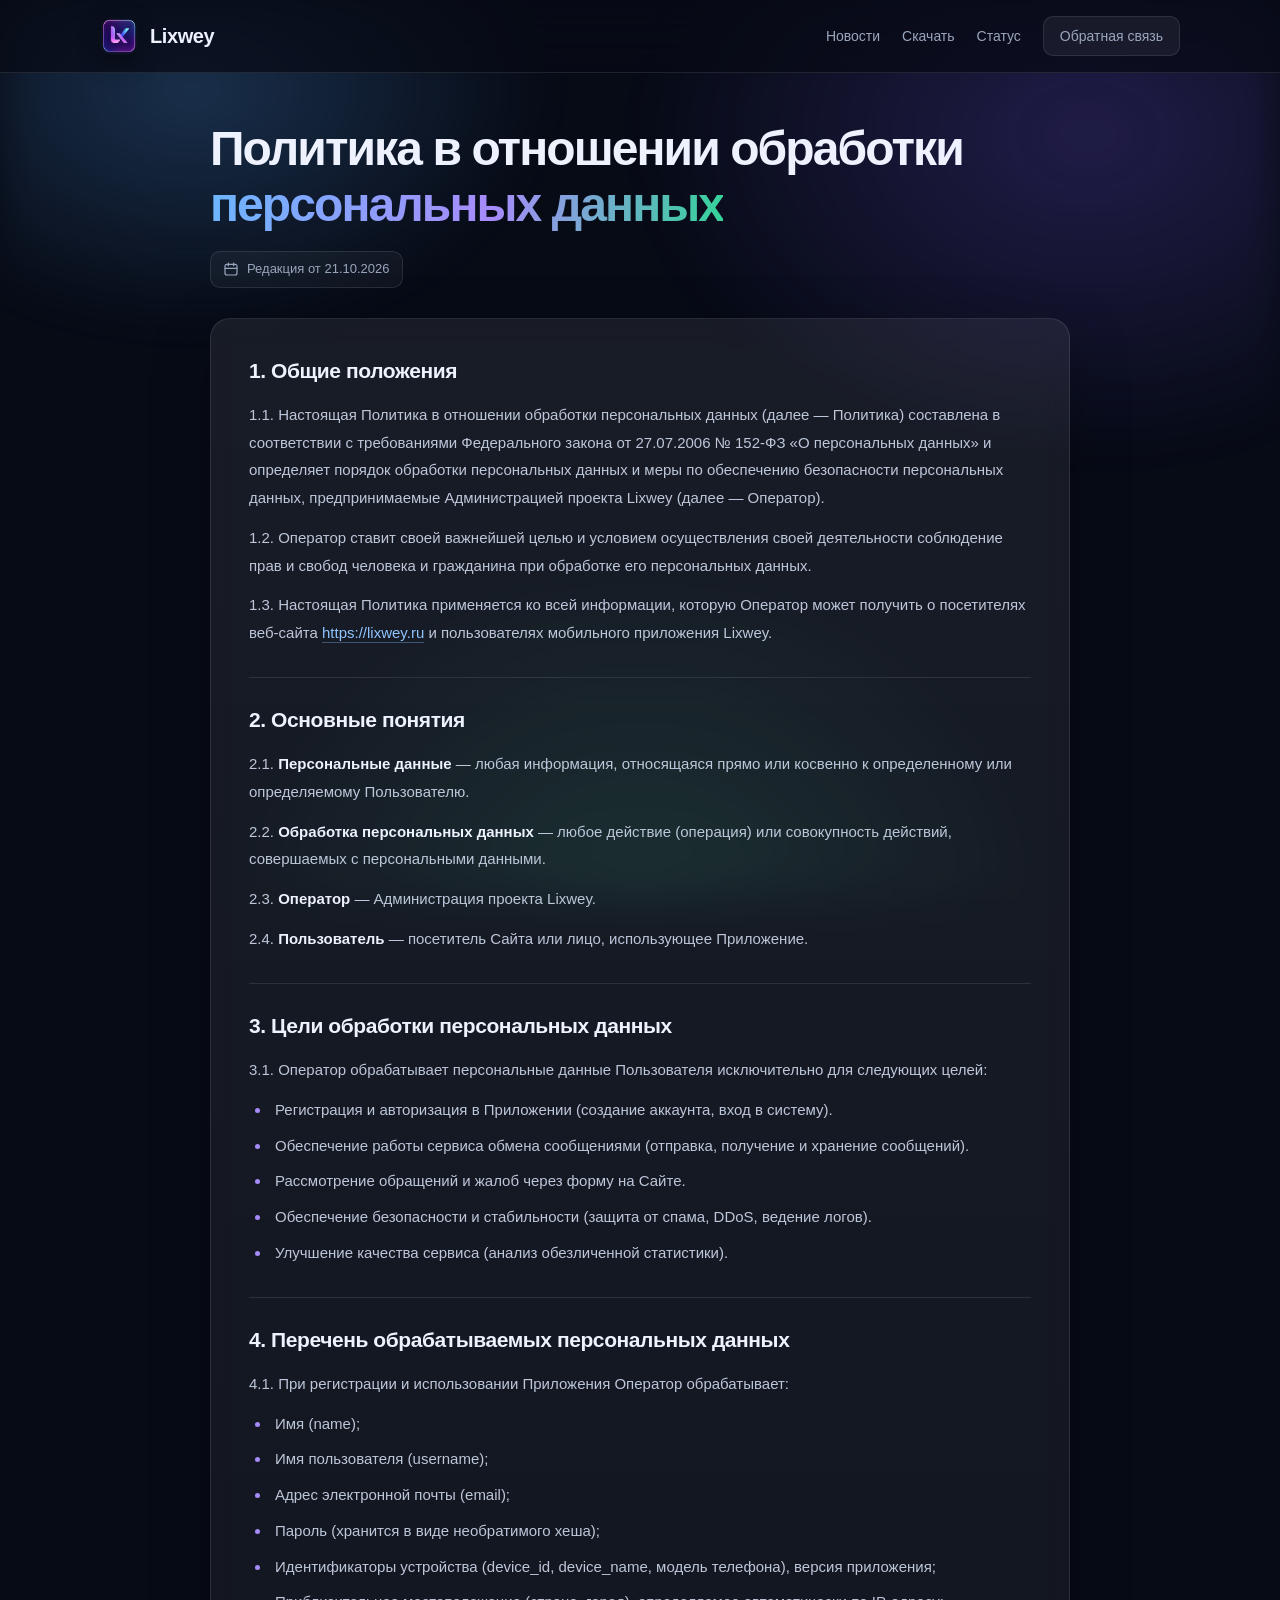
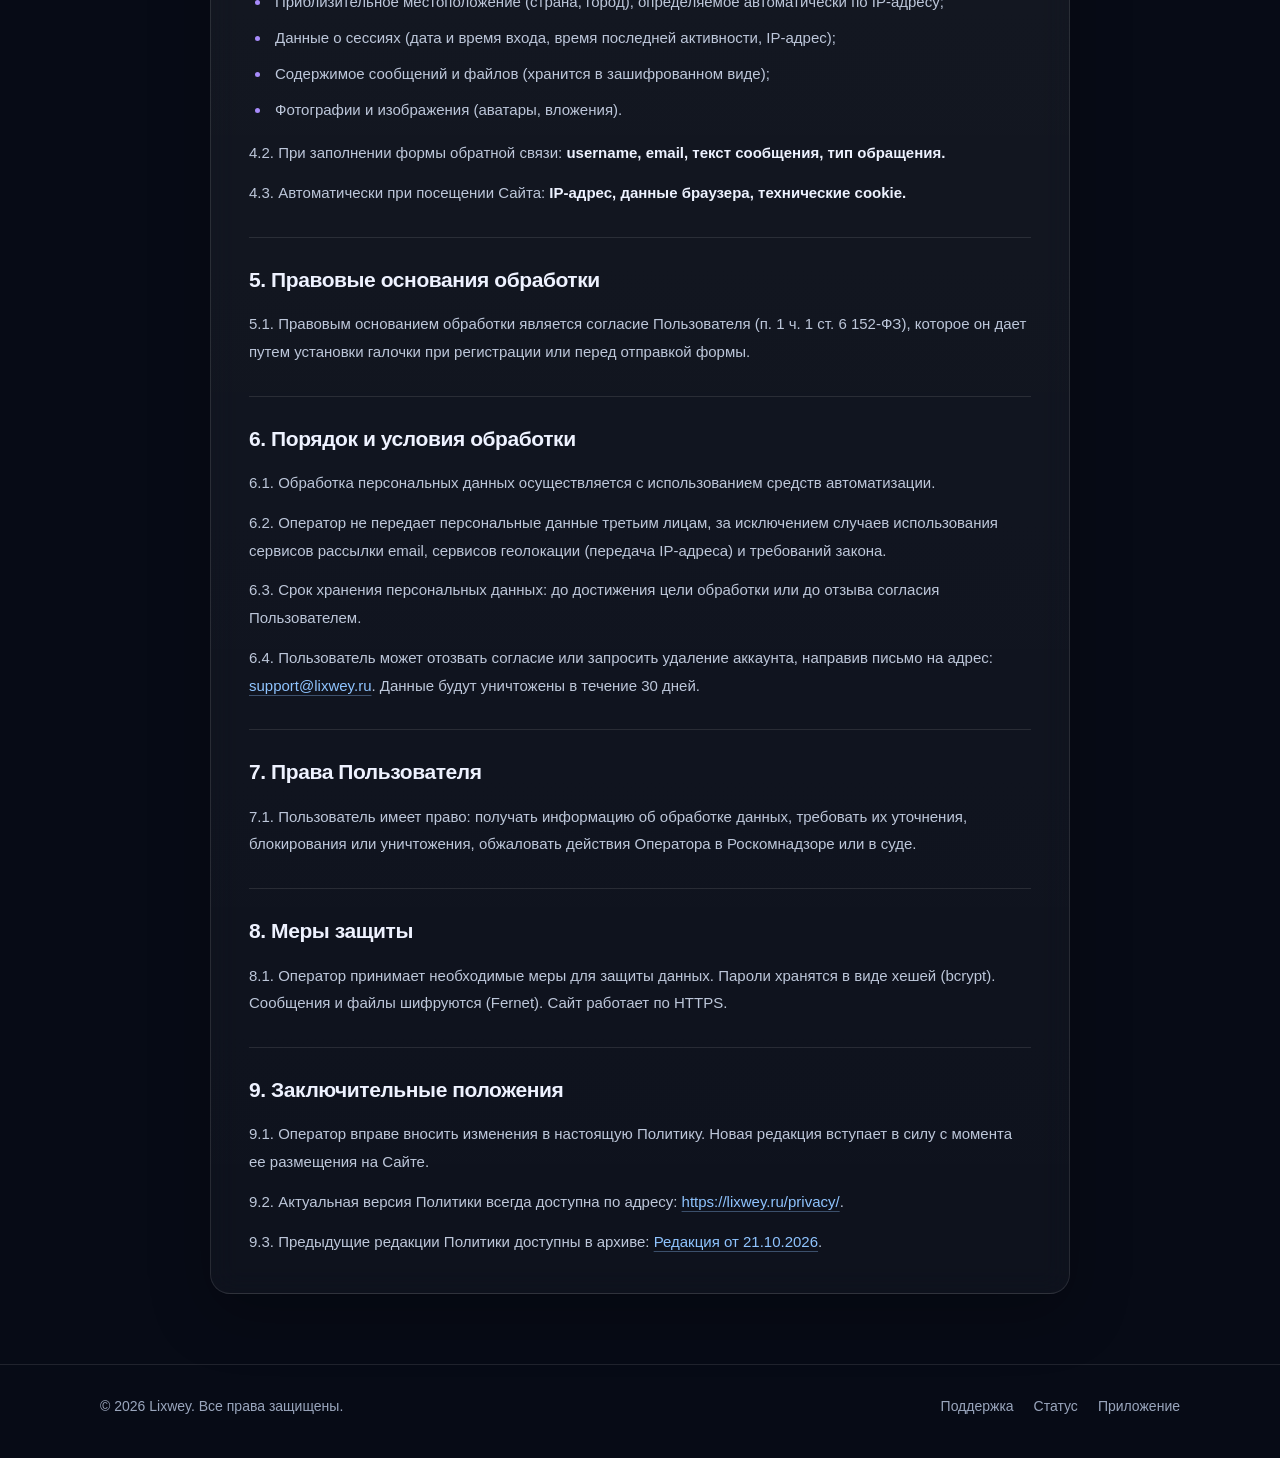
==== privacy/index.html @ a0fe656e "Add privacy policy archive" ====
<!DOCTYPE html>
<html lang="ru">
<head>
  <meta charset="utf-8">
  <meta name="viewport" content="width=device-width, initial-scale=1">
  <title>Политика конфиденциальности — Lixwey</title>
  <meta name="description" content="Политика Lixwey в отношении обработки персональных данных.">
  <meta name="theme-color" content="#070b16">
  <link rel="icon" type="image/png" href="../favicon.png">
  <link rel="stylesheet" href="../css/style.css">
  
  
  <style>
    /* Сохраняем стили документа, но убираем дублирование навигации и фона */
    
    .page-heading {
      max-width: 860px;
      margin: 0 auto;
      padding: 48px 0 30px;
    }

    h1 {
      max-width: 820px;
      margin-bottom: 18px;
      font-size: clamp(30px, 4.5vw, 48px);
      line-height: 1.16;
      letter-spacing: -.04em;
      font-weight: 800;
      overflow-wrap: anywhere;
    }

    .gradient-text {
      background: linear-gradient(100deg, #6cb6ff, #a78bfa 55%, #34d399);
      -webkit-background-clip: text;
      background-clip: text;
      color: transparent;
    }

    .date {
      display: inline-flex;
      align-items: center;
      gap: 8px;
      padding: 7px 12px;
      border: 1px solid var(--border);
      border-radius: 10px;
      background: rgba(255, 255, 255, .04);
      color: var(--muted);
      font-size: 13px;
    }

    .date svg {
      width: 16px;
      height: 16px;
      flex-shrink: 0;
    }

    .document-wrapper {
      max-width: 860px;
      margin: 0 auto;
      padding-bottom: 70px;
    }

    .document {
      padding: 38px;
      border: 1px solid var(--border);
      border-radius: var(--radius);
      background: linear-gradient(180deg, rgba(255,255,255,.07), rgba(255,255,255,.03));
      backdrop-filter: blur(14px);
      box-shadow: 0 20px 60px rgba(0,0,0,.25);
      overflow-wrap: anywhere;
    }

    .document section + section {
      margin-top: 30px;
      padding-top: 28px;
      border-top: 1px solid var(--border);
    }

    .document h2 {
      margin-bottom: 16px;
      color: var(--text);
      font-size: 21px;
      line-height: 1.35;
      letter-spacing: -.02em;
      font-weight: 700;
    }

    .document p, .document li {
      color: #bdc7da;
      font-size: 15px;
      line-height: 1.85;
    }

    .document p + p { margin-top: 12px; }

    .document ul {
      padding-left: 22px;
      margin: 12px 0 16px;
    }

    .document li {
      padding-left: 4px;
      margin-bottom: 8px;
    }

    .document li::marker { color: #a78bfa; }
    .document strong { color: #edf2ff; font-weight: 600; }

    .document a {
      color: #8fc4ff;
      text-decoration: underline;
      text-decoration-color: rgba(143, 196, 255, .35);
      text-underline-offset: 4px;
      transition: color .2s ease, text-decoration-color .2s ease;
    }

    .document a:hover {
      color: #b9aaff;
      text-decoration-color: currentColor;
    }

    @media (max-width: 600px) {
      .page-heading { padding: 30px 0 24px; }
      .document { padding: 24px 20px; }
      .document h2 { font-size: 19px; }
      .document p, .document li { font-size: 14px; line-height: 1.8; }
      .document section + section { margin-top: 24px; padding-top: 22px; }
      .document-wrapper { padding-bottom: 40px; }
    }
  </style>
</head>

<body>
  <div class="aurora" aria-hidden="true"></div>

  <!-- ВЕРХНЯЯ ПАНЕЛЬ (СТИЛИ БЕРУТСЯ ИЗ style.css) -->
  <nav class="nav">
    <div class="container nav-inner">
      <a href="/" class="logo">
        <img src="../favicon.png" alt="Логотип Lixwey" class="logo-img">
        Lixwey
      </a>
      <div class="nav-links">
        <a href="/#news">Новости</a>
        <a href="/#download">Скачать</a>
        <a href="/#status">Статус</a>
        <a href="../reports/" class="btn btn-ghost">Обратная связь</a>
      </div>
    </div>
  </nav>

  <main class="container">
    <header class="page-heading">
      <h1 id="document-title">
        Политика в отношении обработки <span class="gradient-text">персональных данных</span>
      </h1>
      <p class="date">
        <svg viewBox="0 0 24 24" fill="none" stroke="currentColor" stroke-width="1.8" stroke-linecap="round" stroke-linejoin="round" aria-hidden="true">
          <rect x="3" y="5" width="18" height="16" rx="3"></rect>
          <path d="M16 3v4M8 3v4M3 11h18"></path>
        </svg>
        <span>Редакция от <time datetime="2026-10-21">21.10.2026</time></span>
      </p>
    </header>

    <div class="document-wrapper">
      <article class="document" aria-labelledby="document-title">
        <section id="general">
          <h2>1. Общие положения</h2>
          <p>1.1. Настоящая Политика в отношении обработки персональных данных (далее — Политика) составлена в соответствии с требованиями Федерального закона от 27.07.2006 № 152-ФЗ «О персональных данных» и определяет порядок обработки персональных данных и меры по обеспечению безопасности персональных данных, предпринимаемые Администрацией проекта Lixwey (далее — Оператор).</p>
          <p>1.2. Оператор ставит своей важнейшей целью и условием осуществления своей деятельности соблюдение прав и свобод человека и гражданина при обработке его персональных данных.</p>
          <p>1.3. Настоящая Политика применяется ко всей информации, которую Оператор может получить о посетителях веб-сайта <a href="https://lixwey.ru" target="_blank" rel="noopener noreferrer">https://lixwey.ru</a> и пользователях мобильного приложения Lixwey.</p>
        </section>

        <section id="definitions">
          <h2>2. Основные понятия</h2>
          <p>2.1. <strong>Персональные данные</strong> — любая информация, относящаяся прямо или косвенно к определенному или определяемому Пользователю.</p>
          <p>2.2. <strong>Обработка персональных данных</strong> — любое действие (операция) или совокупность действий, совершаемых с персональными данными.</p>
          <p>2.3. <strong>Оператор</strong> — Администрация проекта Lixwey.</p>
          <p>2.4. <strong>Пользователь</strong> — посетитель Сайта или лицо, использующее Приложение.</p>
        </section>

        <section id="purposes">
          <h2>3. Цели обработки персональных данных</h2>
          <p>3.1. Оператор обрабатывает персональные данные Пользователя исключительно для следующих целей:</p>
          <ul>
            <li>Регистрация и авторизация в Приложении (создание аккаунта, вход в систему).</li>
            <li>Обеспечение работы сервиса обмена сообщениями (отправка, получение и хранение сообщений).</li>
            <li>Рассмотрение обращений и жалоб через форму на Сайте.</li>
            <li>Обеспечение безопасности и стабильности (защита от спама, DDoS, ведение логов).</li>
            <li>Улучшение качества сервиса (анализ обезличенной статистики).</li>
          </ul>
        </section>

        <section id="data">
          <h2>4. Перечень обрабатываемых персональных данных</h2>
          <p>4.1. При регистрации и использовании Приложения Оператор обрабатывает:</p>
          <ul>
            <li>Имя (name);</li>
            <li>Имя пользователя (username);</li>
            <li>Адрес электронной почты (email);</li>
            <li>Пароль (хранится в виде необратимого хеша);</li>
            <li>Идентификаторы устройства (device_id, device_name, модель телефона), версия приложения;</li>
            <li>Приблизительное местоположение (страна, город), определяемое автоматически по IP-адресу;</li>
            <li>Данные о сессиях (дата и время входа, время последней активности, IP-адрес);</li>
            <li>Содержимое сообщений и файлов (хранится в зашифрованном виде);</li>
            <li>Фотографии и изображения (аватары, вложения).</li>
          </ul>
          <p>4.2. При заполнении формы обратной связи: <strong>username, email, текст сообщения, тип обращения.</strong></p>
          <p>4.3. Автоматически при посещении Сайта: <strong>IP-адрес, данные браузера, технические cookie.</strong></p>
        </section>

        <section id="legal-basis">
          <h2>5. Правовые основания обработки</h2>
          <p>5.1. Правовым основанием обработки является согласие Пользователя (п. 1 ч. 1 ст. 6 152-ФЗ), которое он дает путем установки галочки при регистрации или перед отправкой формы.</p>
        </section>

        <section id="processing">
          <h2>6. Порядок и условия обработки</h2>
          <p>6.1. Обработка персональных данных осуществляется с использованием средств автоматизации.</p>
          <p>6.2. Оператор не передает персональные данные третьим лицам, за исключением случаев использования сервисов рассылки email, сервисов геолокации (передача IP-адреса) и требований закона.</p>
          <p>6.3. Срок хранения персональных данных: до достижения цели обработки или до отзыва согласия Пользователем.</p>
          <p>6.4. Пользователь может отозвать согласие или запросить удаление аккаунта, направив письмо на адрес: <a href="mailto:support@lixwey.ru">support@lixwey.ru</a>. Данные будут уничтожены в течение 30 дней.</p>
        </section>

        <section id="rights">
          <h2>7. Права Пользователя</h2>
          <p>7.1. Пользователь имеет право: получать информацию об обработке данных, требовать их уточнения, блокирования или уничтожения, обжаловать действия Оператора в Роскомнадзоре или в суде.</p>
        </section>

        <section id="security">
          <h2>8. Меры защиты</h2>
          <p>8.1. Оператор принимает необходимые меры для защиты данных. Пароли хранятся в виде хешей (bcrypt). Сообщения и файлы шифруются (Fernet). Сайт работает по HTTPS.</p>
        </section>

        <section id="final">
          <h2>9. Заключительные положения</h2>
          <p>9.1. Оператор вправе вносить изменения в настоящую Политику. Новая редакция вступает в силу с момента ее размещения на Сайте.</p>
          <p>9.2. Актуальная версия Политики всегда доступна по адресу: <a href="https://lixwey.ru/privacy/" target="_blank" rel="noopener noreferrer">https://lixwey.ru/privacy/</a>.</p>

          <!-- НОВЫЙ ПУНКТ -->
          <p>9.3. Предыдущие редакции Политики доступны в архиве: 
             <a href="archive/v1-2026-10-21.html" target="_blank">Редакция от 21.10.2026</a>.
          </p>
          
        </section>
      </article>
    </div>
  </main>

  <footer>
    <div class="container footer-inner">
      <span>© 2026 Lixwey. Все права защищены.</span>
      <div class="footer-links">
          <!-- Ссылки ведут в корень -->
          <a href="/reports/">Поддержка</a>
          <a href="/#status">Статус</a>
          <a href="/#download">Приложение</a>
      </div>
    </div>
  </footer>
</body>
</html>
---- css/style.css ----
/* Общие стили для всех страниц */
:root {
  --bg: #070b16;
  --bg-soft: #0d1424;
  --card: rgba(255, 255, 255, .06);
  --border: rgba(255, 255, 255, .10);
  --text: #eef2ff;
  --muted: #9aa6bd;
  --accent: #4a90d9;
  --accent-2: #7c5cff;
  --ok: #34d399;
  --warn: #fbbf24;
  --radius: 20px;
}

* { margin: 0; padding: 0; box-sizing: border-box; }
html { scroll-behavior: smooth; }

body {
  font-family: "Inter", -apple-system, BlinkMacSystemFont, "Segoe UI", Roboto, Arial, sans-serif;
  background: var(--bg);
  color: var(--text);
  line-height: 1.6;
  min-height: 100vh;
  overflow-x: hidden;
}

/* Фон */
.aurora {
  position: fixed;
  inset: 0;
  z-index: -1;
  background:
    radial-gradient(600px 400px at 15% 10%, rgba(74, 144, 217, .28), transparent 60%),
    radial-gradient(700px 500px at 85% 15%, rgba(124, 92, 255, .22), transparent 65%),
    radial-gradient(600px 500px at 50% 100%, rgba(52, 211, 153, .12), transparent 70%);
  filter: blur(20px);
}

.container {
  width: min(1080px, calc(100% - 40px));
  margin: 0 auto;
}

/* Верхняя навигация */
.nav {
  position: sticky;
  top: 0;
  z-index: 10;
  backdrop-filter: blur(18px);
  background: rgba(7, 11, 22, .72);
  border-bottom: 1px solid var(--border);
}

.nav-inner {
  display: flex;
  align-items: center;
  justify-content: space-between;
  gap: 20px;
  padding: 16px 0;
}

.logo {
  display: flex;
  align-items: center;
  gap: 12px;
  font-weight: 800;
  font-size: 20px;
  letter-spacing: -.02em;
  text-decoration: none;
  color: var(--text);
}

.logo-img {
  width: 38px;
  height: 38px;
  border-radius: 10px;
  object-fit: cover;
  box-shadow: 0 8px 22px rgba(0, 0, 0, .35);
}

.nav-links {
  display: flex;
  align-items: center;
  gap: 22px;
}

.nav-links a {
  color: var(--muted);
  text-decoration: none;
  font-size: 14px;
  font-weight: 500;
  transition: color .2s ease;
}

.nav-links a:hover { color: var(--text); }

/* Кнопки */
.btn {
  display: inline-flex;
  align-items: center;
  justify-content: center;
  gap: 10px;
  padding: 14px 26px;
  border-radius: 14px;
  text-decoration: none;
  font-weight: 700;
  font-size: 15px;
  border: 1px solid transparent;
  transition: transform .2s ease, box-shadow .2s ease, background .2s ease, border-color .2s ease;
  cursor: pointer;
}

.btn-primary {
  color: white;
  background: linear-gradient(135deg, var(--accent), var(--accent-2));
  box-shadow: 0 16px 35px rgba(74, 144, 217, .28);
}

.btn-primary:hover {
  transform: translateY(-2px);
  box-shadow: 0 20px 45px rgba(124, 92, 255, .35);
}

.btn-ghost {
  color: var(--text);
  background: rgba(255, 255, 255, .06);
  border-color: var(--border);
  padding: 8px 16px;
  border-radius: 10px;
  font-size: 14px;
}

.btn-ghost:hover {
  background: rgba(255, 255, 255, .1);
  transform: translateY(-2px);
}

/* Подвал */
footer {
  border-top: 1px solid var(--border);
  padding: 30px 0 40px;
  color: var(--muted);
  font-size: 14px;
}
.footer-inner {
  display: flex;
  flex-wrap: wrap;
  align-items: center;
  justify-content: space-between;
  gap: 16px;
}
.footer-links { display: flex; gap: 20px; }
.footer-links a { color: var(--muted); text-decoration: none; }
.footer-links a:hover { color: var(--text); }

@media (max-width: 900px) {
  .nav-links a:not(.btn) { display: none; }
}
@media (max-width: 600px) {
  .container { width: calc(100% - 28px); }
  .nav-inner { padding: 12px 0; }
  .footer-inner { flex-direction: column; text-align: center; }
}



/* Кастомный темный скроллбар */
::-webkit-scrollbar {
  width: 10px;               /* Ширина скроллбара */
  height: 10px;              /* Высота для горизонтального */
}

::-webkit-scrollbar-track {
  background: var(--bg);     /* Цвет дорожки (как фон страницы) */
}

::-webkit-scrollbar-thumb {
  background: #2a354a;       /* Цвет ползунка (темно-синий/серый) */
  border-radius: 5px;        /* Закругление */
  border: 2px solid var(--bg); /* Отступы, чтобы ползунок казался тоньше */
}

::-webkit-scrollbar-thumb:hover {
  background: #4a90d9;       /* Синий цвет при наведении (в тон акценту) */
}

/* Поддержка скроллбара в Firefox */
* {
  scrollbar-width: thin;
  scrollbar-color: #2a354a var(--bg);
}
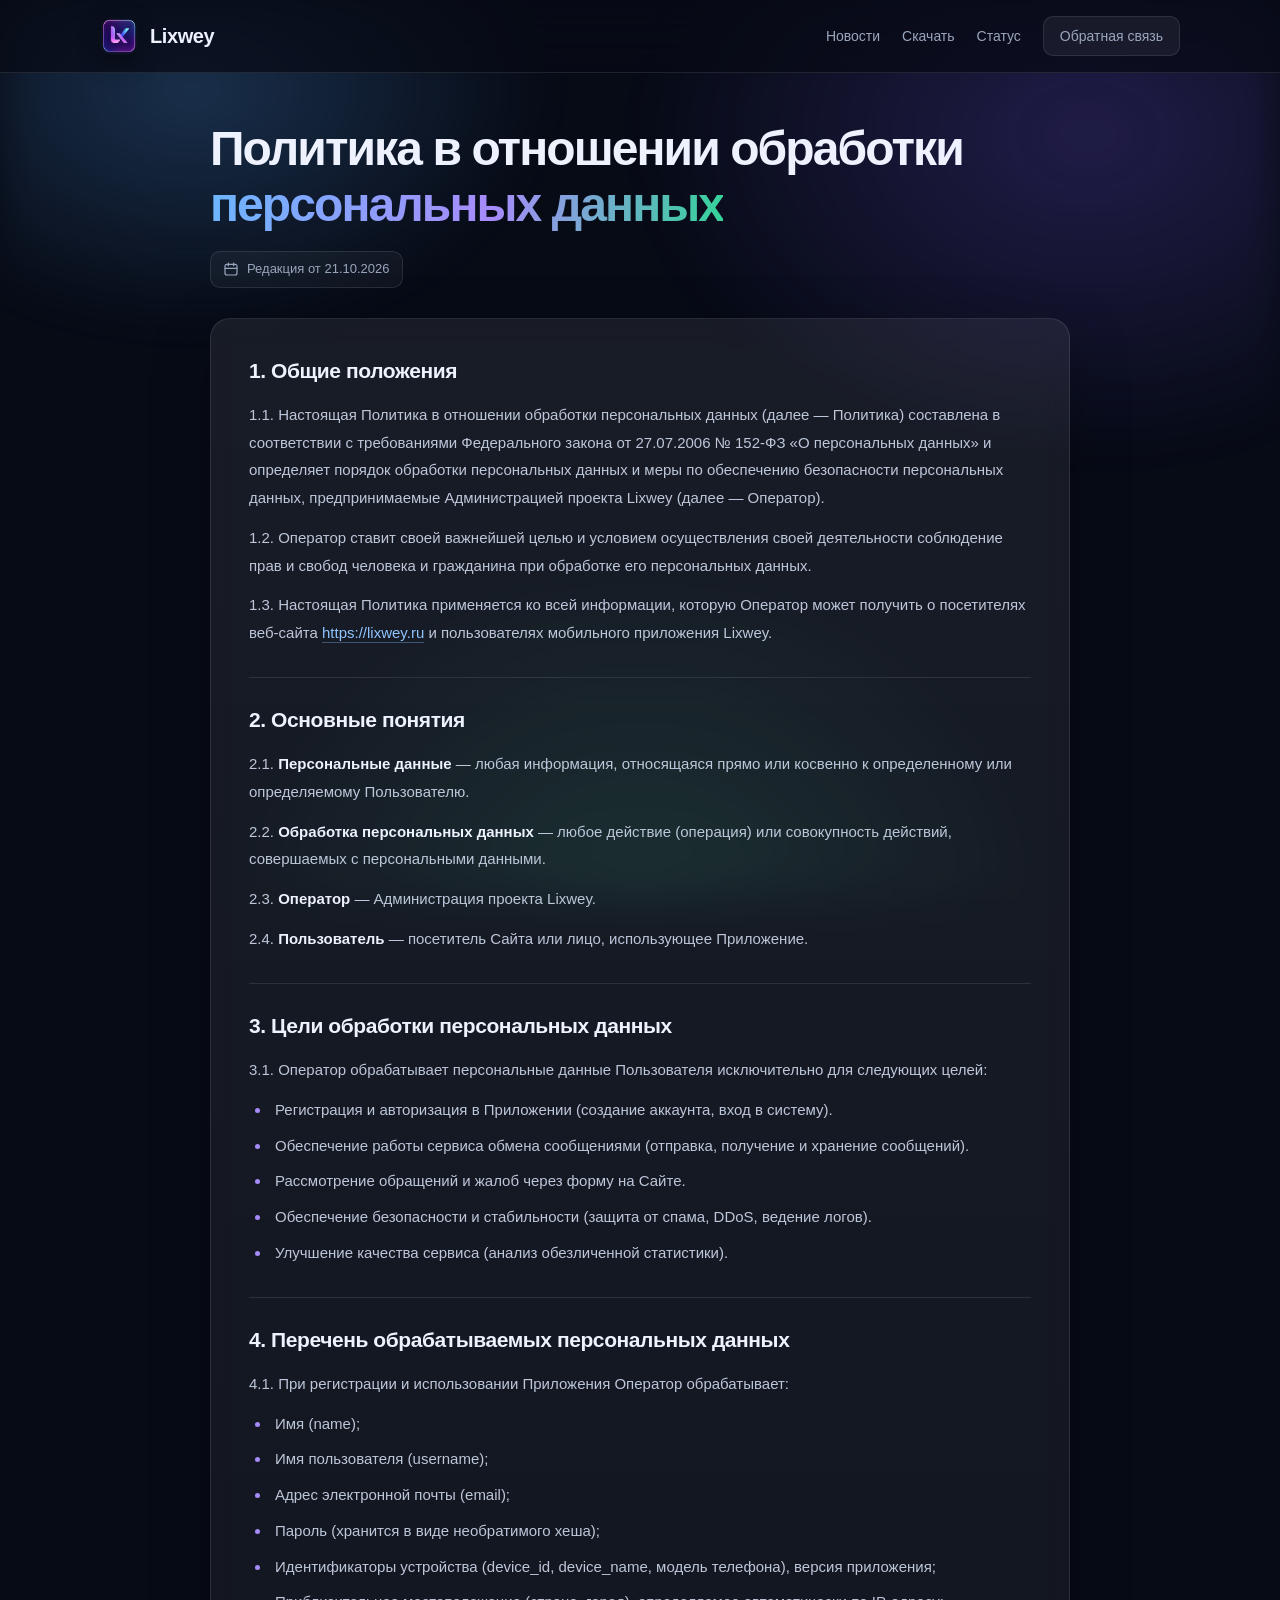
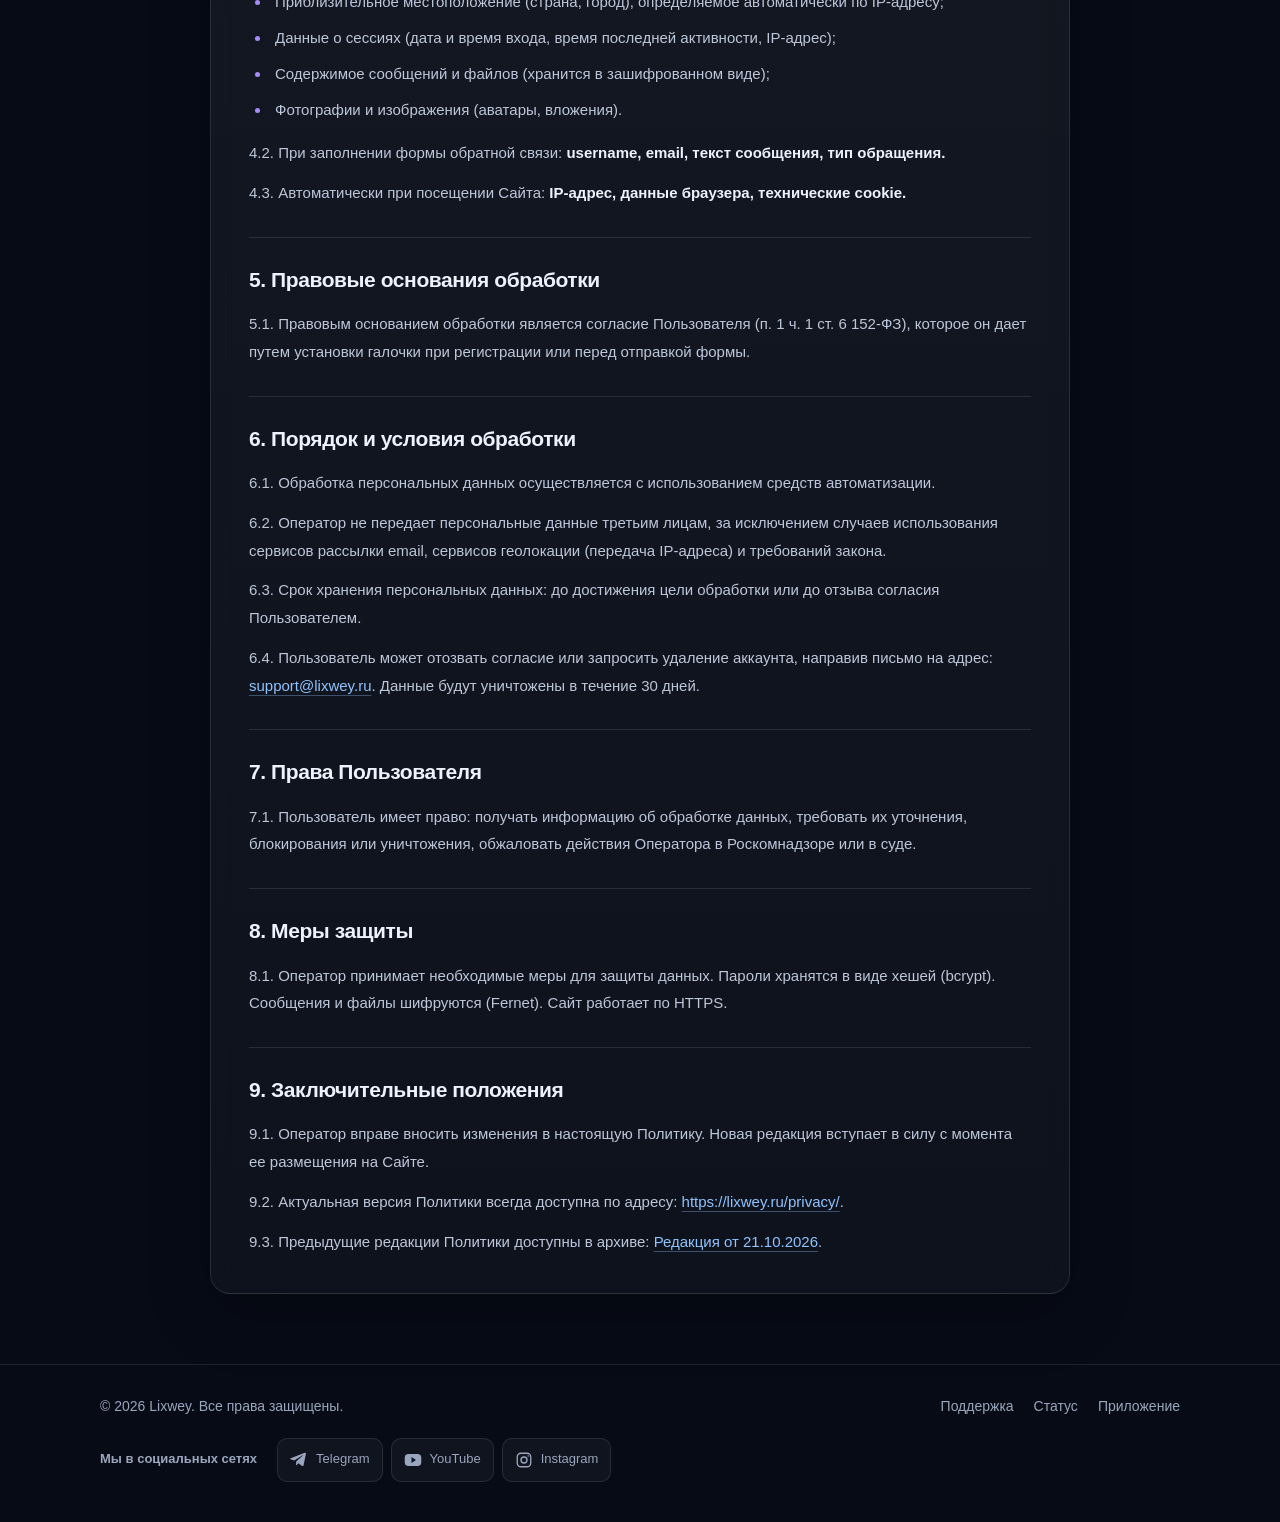
==== commit 5ccafb61: "update auth system" ====
--- a/privacy/index.html
+++ b/privacy/index.html
@@ -7,7 +7,8 @@
   <meta name="description" content="Политика Lixwey в отношении обработки персональных данных.">
   <meta name="theme-color" content="#070b16">
   <link rel="icon" type="image/png" href="../favicon.png">
-  <link rel="stylesheet" href="../css/style.css">
+  <link rel="stylesheet" href="/css/style.css?v=20261113-2">
+  <script src="/js/mobile-navigation.js?v=20261113-1" defer></script>
   
   
   <style>
@@ -140,11 +141,12 @@
         <img src="../favicon.png" alt="Логотип Lixwey" class="logo-img">
         Lixwey
       </a>
-      <div class="nav-links">
+      <button type="button" class="nav-toggle" aria-label="Открыть меню" aria-expanded="false" aria-controls="mobile-navigation"><span aria-hidden="true"></span><span aria-hidden="true"></span><span aria-hidden="true"></span></button>
+      <div class="nav-links" id="mobile-navigation">
         <a href="/#news">Новости</a>
         <a href="/#download">Скачать</a>
         <a href="/#status">Статус</a>
-        <a href="../reports/" class="btn btn-ghost">Обратная связь</a>
+        <a href="/reports/" class="btn btn-ghost">Обратная связь</a>
       </div>
     </div>
   </nav>
@@ -159,7 +161,10 @@
           <rect x="3" y="5" width="18" height="16" rx="3"></rect>
           <path d="M16 3v4M8 3v4M3 11h18"></path>
         </svg>
-        <span>Редакция от <time datetime="2026-10-21">21.10.2026</time></span>
+        <span>
+          Редакция от
+          <time id="policy-revision-date" datetime="2026-10-21">21.10.2026</time>
+        </span>
       </p>
     </header>
 
@@ -240,9 +245,9 @@
 
           <!-- НОВЫЙ ПУНКТ -->
           <p>9.3. Предыдущие редакции Политики доступны в архиве: 
-             <a href="archive/v1-2026-10-21.html" target="_blank">Редакция от 21.10.2026</a>.
+             <a href="archive/v1-2026-10-21.pdf" target="_blank">Редакция от 21.10.2026</a>.
           </p>
-          
+
         </section>
       </article>
     </div>
@@ -258,6 +263,42 @@
           <a href="/#download">Приложение</a>
       </div>
     </div>
+    <div class="container footer-socials">
+      <p class="footer-socials-title">Мы в социальных сетях</p>
+      <div class="footer-social-links">
+        <a class="footer-social-link" href="https://t.me/Lixwey_official" target="_blank" rel="noopener noreferrer" aria-label="Lixwey в Telegram (откроется в новой вкладке)">
+          <svg viewBox="0 0 24 24" aria-hidden="true" focusable="false"><path fill="currentColor" d="M21.4 3.6 18 20c-.3 1.2-1 1.5-2 .9l-5.2-3.8-2.5 2.4c-.3.3-.5.5-1 .5l.4-5.3 9.6-8.7c.4-.4-.1-.6-.6-.2L4.8 13.3l-5-1.6c-1.1-.3-1.1-1.1.2-1.6L19.6 2.5c.9-.3 1.8.2 1.8 1.1Z" transform="translate(1 0) scale(.95)"/></svg>
+          <span>Telegram</span>
+        </a>
+        <a class="footer-social-link" href="https://www.youtube.com/@Lixwey_official" target="_blank" rel="noopener noreferrer" aria-label="Lixwey на YouTube (откроется в новой вкладке)">
+          <svg viewBox="0 0 24 24" aria-hidden="true" focusable="false"><rect x="1" y="4" width="22" height="16" rx="5" fill="currentColor"/><path d="m10 8 6 4-6 4Z" fill="var(--bg-soft)"/></svg>
+          <span>YouTube</span>
+        </a>
+        <a class="footer-social-link" href="https://www.instagram.com/lixwey_official/" target="_blank" rel="noopener noreferrer" aria-label="Lixwey в Instagram (откроется в новой вкладке)">
+          <svg viewBox="0 0 24 24" aria-hidden="true" focusable="false" fill="none" stroke="currentColor" stroke-width="1.8"><rect x="3" y="3" width="18" height="18" rx="5"/><circle cx="12" cy="12" r="4"/><circle cx="17.5" cy="6.5" r="1" fill="currentColor" stroke="none"/></svg>
+          <span>Instagram</span>
+        </a>
+      </div>
+    </div>
   </footer>
+
+  <script src="../policy-config.js"></script>
+  <script>
+    const revisionElement =
+        document.getElementById("policy-revision-date");
+
+    if (revisionElement && window.LIXWEY_POLICY) {
+        const revision = window.LIXWEY_POLICY.revisionDate;
+
+        revisionElement.textContent = revision;
+
+        const [day, month, year] = revision.split(".");
+
+        revisionElement.setAttribute(
+            "datetime",
+            `${year}-${month}-${day}`
+        );
+    }
+  </script>
 </body>
-</html>+</html>
--- a/css/style.css
+++ b/css/style.css
@@ -95,6 +95,48 @@
 
 .nav-links a:hover { color: var(--text); }
 
+.nav-toggle { display: none; }
+.nav a:focus-visible, .nav-toggle:focus-visible { outline: 2px solid var(--accent); outline-offset: 4px; }
+
+@media (max-width: 768px) {
+  /* Without JavaScript all links remain available in a wrapping header. */
+  .nav-inner { flex-wrap: wrap; }
+  .nav-links { flex-wrap: wrap; }
+  .nav.nav--enhanced .nav-inner { position: relative; flex-wrap: nowrap; }
+  .nav--enhanced .nav-toggle {
+    position: relative; display: inline-flex; flex: 0 0 auto; align-items: center; justify-content: center;
+    width: 44px; height: 44px; padding: 0; border: 1px solid var(--border); border-radius: 12px;
+    background: rgba(255,255,255,.06); color: var(--text); cursor: pointer;
+  }
+  .nav-toggle span { position: absolute; width: 20px; height: 2px; border-radius: 2px; background: currentColor; transition: transform .18s ease, opacity .18s ease; }
+  .nav-toggle span:nth-child(1) { transform: translateY(-6px); }
+  .nav-toggle span:nth-child(3) { transform: translateY(6px); }
+  .nav-toggle[aria-expanded="true"] span:nth-child(1) { transform: rotate(45deg); }
+  .nav-toggle[aria-expanded="true"] span:nth-child(2) { opacity: 0; }
+  .nav-toggle[aria-expanded="true"] span:nth-child(3) { transform: rotate(-45deg); }
+  .nav--enhanced .nav-links {
+    position: absolute; top: calc(100% + 8px); right: 0; z-index: 1;
+    display: flex; flex-direction: column; align-items: stretch; gap: 4px;
+    width: min(320px, 100%); max-height: calc(100dvh - 100px); overflow-y: auto;
+    padding: 10px; border: 1px solid var(--border); border-radius: 16px;
+    background: rgba(13,20,36,.97); backdrop-filter: blur(18px); box-shadow: 0 20px 50px rgba(0,0,0,.35);
+    opacity: 0; visibility: hidden; pointer-events: none; transform: translateY(-6px);
+    transition: opacity .18s ease, transform .18s ease, visibility 0s linear .18s;
+  }
+  .nav--enhanced.nav--open .nav-links { opacity: 1; visibility: visible; pointer-events: auto; transform: translateY(0); transition-delay: 0s; }
+  .nav.nav--enhanced .nav-links a {
+    display: flex; align-items: center; justify-content: flex-start; min-height: 48px;
+    margin: 0; padding: 12px 14px; border: 1px solid transparent; border-radius: 10px;
+    background: transparent; color: var(--text); font-size: 15px; font-weight: 500; line-height: 1.4;
+  }
+  .nav.nav--enhanced .nav-links a:hover { background: rgba(124,92,255,.12); border-color: var(--border); transform: none; }
+  .nav.nav--enhanced .nav-links a:focus-visible { outline-offset: -3px; }
+}
+
+@media (prefers-reduced-motion: reduce) {
+  .nav--enhanced .nav-links, .nav-toggle span { transition: none; }
+}
+
 /* Кнопки */
 .btn {
   display: inline-flex;
@@ -154,13 +196,22 @@
 .footer-links a { color: var(--muted); text-decoration: none; }
 .footer-links a:hover { color: var(--text); }
 
-@media (max-width: 900px) {
-  .nav-links a:not(.btn) { display: none; }
-}
+.footer-socials { display: flex; flex-wrap: wrap; align-items: center; gap: 12px 20px; margin-top: 20px; }
+.footer-socials-title { color: var(--muted); font-size: 13px; font-weight: 600; }
+.footer-social-links { display: flex; flex-wrap: wrap; gap: 8px; }
+.footer-social-link { display: inline-flex; align-items: center; justify-content: center; gap: 8px; min-height: 44px; padding: 8px 12px; border: 1px solid var(--border); border-radius: 10px; background: rgba(255,255,255,.04); color: var(--muted); text-decoration: none; font-size: 13px; transition: background .2s ease, border-color .2s ease, color .2s ease; }
+.footer-social-link svg { flex: 0 0 auto; width: 18px; height: 18px; }
+.footer-social-link:hover { color: var(--text); border-color: rgba(124,92,255,.35); background: rgba(124,92,255,.1); }
+.footer-social-link:focus-visible { outline: 2px solid var(--accent); outline-offset: 3px; }
+@media (prefers-reduced-motion: reduce) { .footer-social-link { transition: none; } }
+
 @media (max-width: 600px) {
   .container { width: calc(100% - 28px); }
   .nav-inner { padding: 12px 0; }
   .footer-inner { flex-direction: column; text-align: center; }
+  .footer-links, .footer-socials, .footer-social-links { justify-content: center; }
+  .footer-links { flex-wrap: wrap; }
+  .footer-socials { text-align: center; }
 }
 
 
@@ -189,4 +240,4 @@
 * {
   scrollbar-width: thin;
   scrollbar-color: #2a354a var(--bg);
-}+}
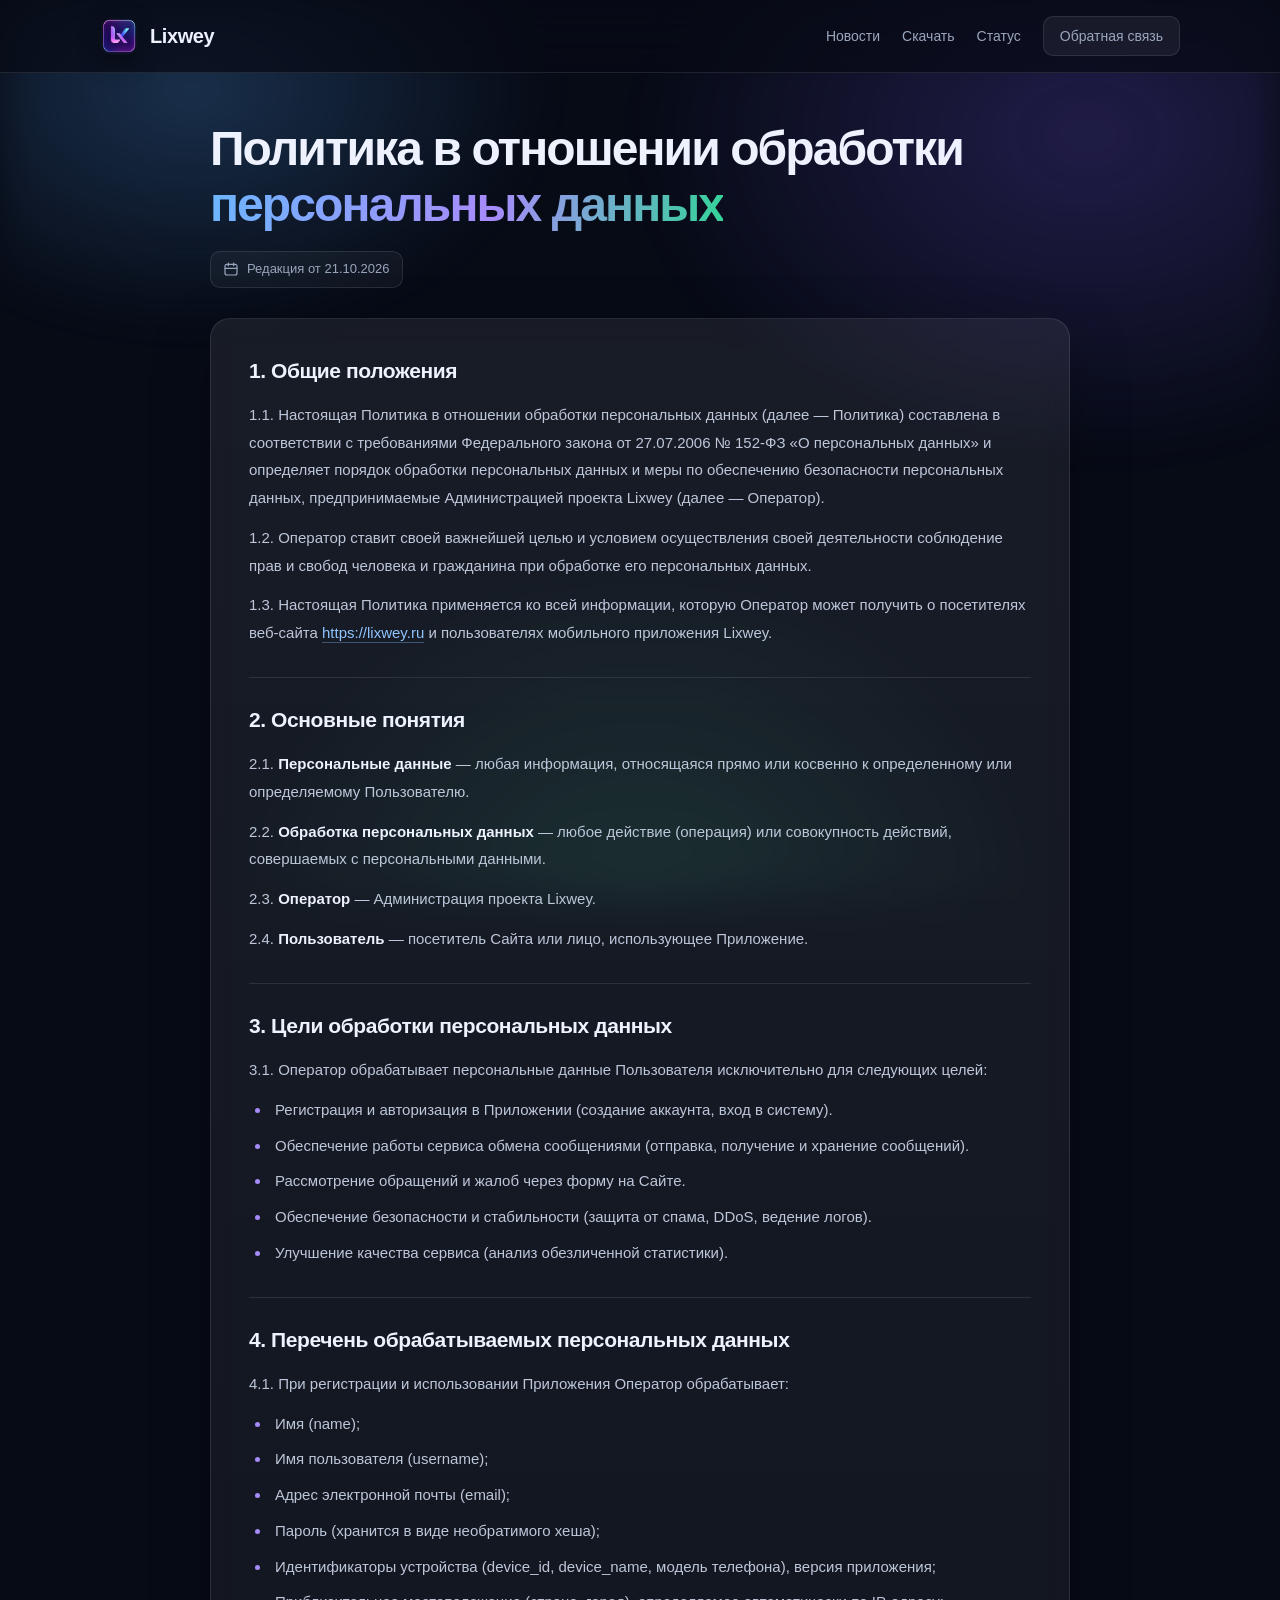
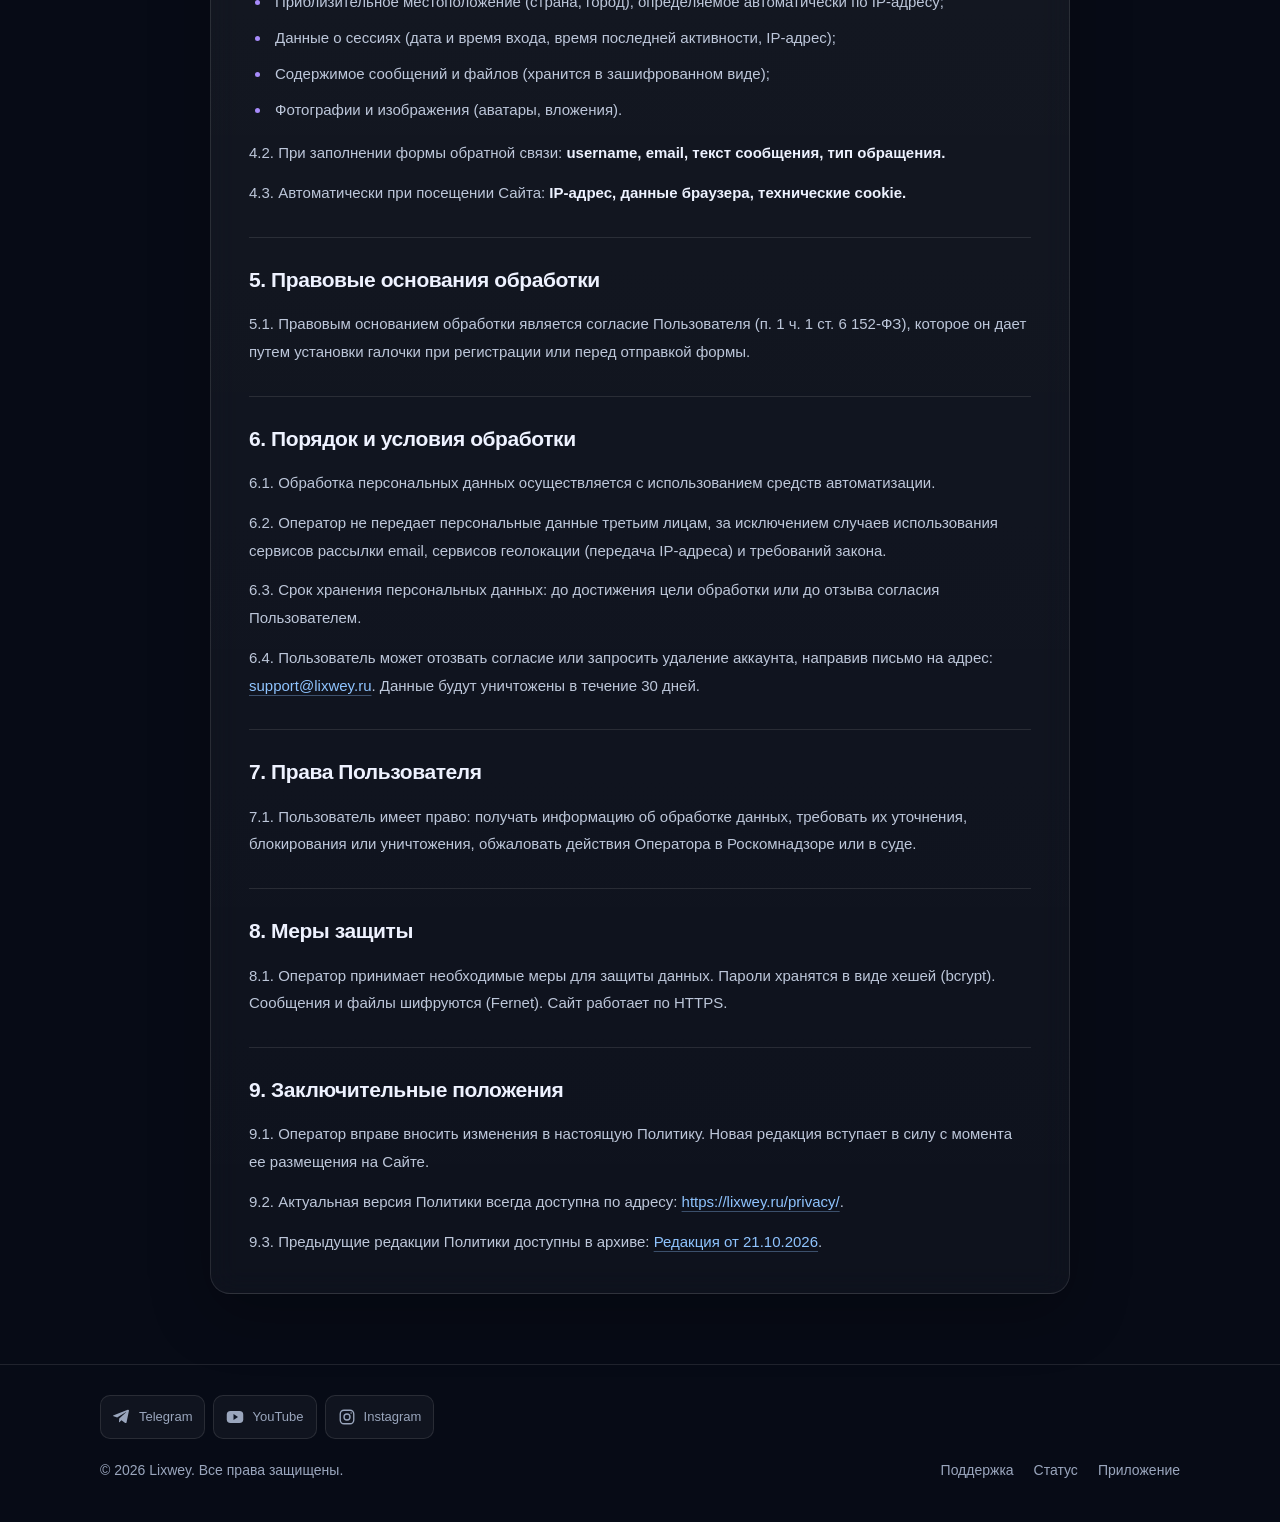
==== commit 8265d879: "update auth system" ====
--- a/privacy/index.html
+++ b/privacy/index.html
@@ -7,7 +7,7 @@
   <meta name="description" content="Политика Lixwey в отношении обработки персональных данных.">
   <meta name="theme-color" content="#070b16">
   <link rel="icon" type="image/png" href="../favicon.png">
-  <link rel="stylesheet" href="/css/style.css?v=20261113-2">
+  <link rel="stylesheet" href="/css/style.css?v=20261113-4">
   <script src="/js/mobile-navigation.js?v=20261113-1" defer></script>
   
   
@@ -254,17 +254,7 @@
   </main>
 
   <footer>
-    <div class="container footer-inner">
-      <span>© 2026 Lixwey. Все права защищены.</span>
-      <div class="footer-links">
-          <!-- Ссылки ведут в корень -->
-          <a href="/reports/">Поддержка</a>
-          <a href="/#status">Статус</a>
-          <a href="/#download">Приложение</a>
-      </div>
-    </div>
     <div class="container footer-socials">
-      <p class="footer-socials-title">Мы в социальных сетях</p>
       <div class="footer-social-links">
         <a class="footer-social-link" href="https://t.me/Lixwey_official" target="_blank" rel="noopener noreferrer" aria-label="Lixwey в Telegram (откроется в новой вкладке)">
           <svg viewBox="0 0 24 24" aria-hidden="true" focusable="false"><path fill="currentColor" d="M21.4 3.6 18 20c-.3 1.2-1 1.5-2 .9l-5.2-3.8-2.5 2.4c-.3.3-.5.5-1 .5l.4-5.3 9.6-8.7c.4-.4-.1-.6-.6-.2L4.8 13.3l-5-1.6c-1.1-.3-1.1-1.1.2-1.6L19.6 2.5c.9-.3 1.8.2 1.8 1.1Z" transform="translate(1 0) scale(.95)"/></svg>
@@ -280,6 +270,15 @@
         </a>
       </div>
     </div>
+    <div class="container footer-inner">
+      <span>© 2026 Lixwey. Все права защищены.</span>
+      <div class="footer-links">
+          <!-- Ссылки ведут в корень -->
+          <a href="/reports/">Поддержка</a>
+          <a href="/#status">Статус</a>
+          <a href="/#download">Приложение</a>
+      </div>
+    </div>
   </footer>
 
   <script src="../policy-config.js"></script>
--- a/css/style.css
+++ b/css/style.css
@@ -196,7 +196,14 @@
 .footer-links a { color: var(--muted); text-decoration: none; }
 .footer-links a:hover { color: var(--text); }
 
-.footer-socials { display: flex; flex-wrap: wrap; align-items: center; gap: 12px 20px; margin-top: 20px; }
+.footer-socials {
+  display: flex;
+  flex-wrap: wrap;
+  align-items: center;
+  gap: 12px 20px;
+  margin-top: 0;
+  margin-bottom: 20px;
+}
 .footer-socials-title { color: var(--muted); font-size: 13px; font-weight: 600; }
 .footer-social-links { display: flex; flex-wrap: wrap; gap: 8px; }
 .footer-social-link { display: inline-flex; align-items: center; justify-content: center; gap: 8px; min-height: 44px; padding: 8px 12px; border: 1px solid var(--border); border-radius: 10px; background: rgba(255,255,255,.04); color: var(--muted); text-decoration: none; font-size: 13px; transition: background .2s ease, border-color .2s ease, color .2s ease; }
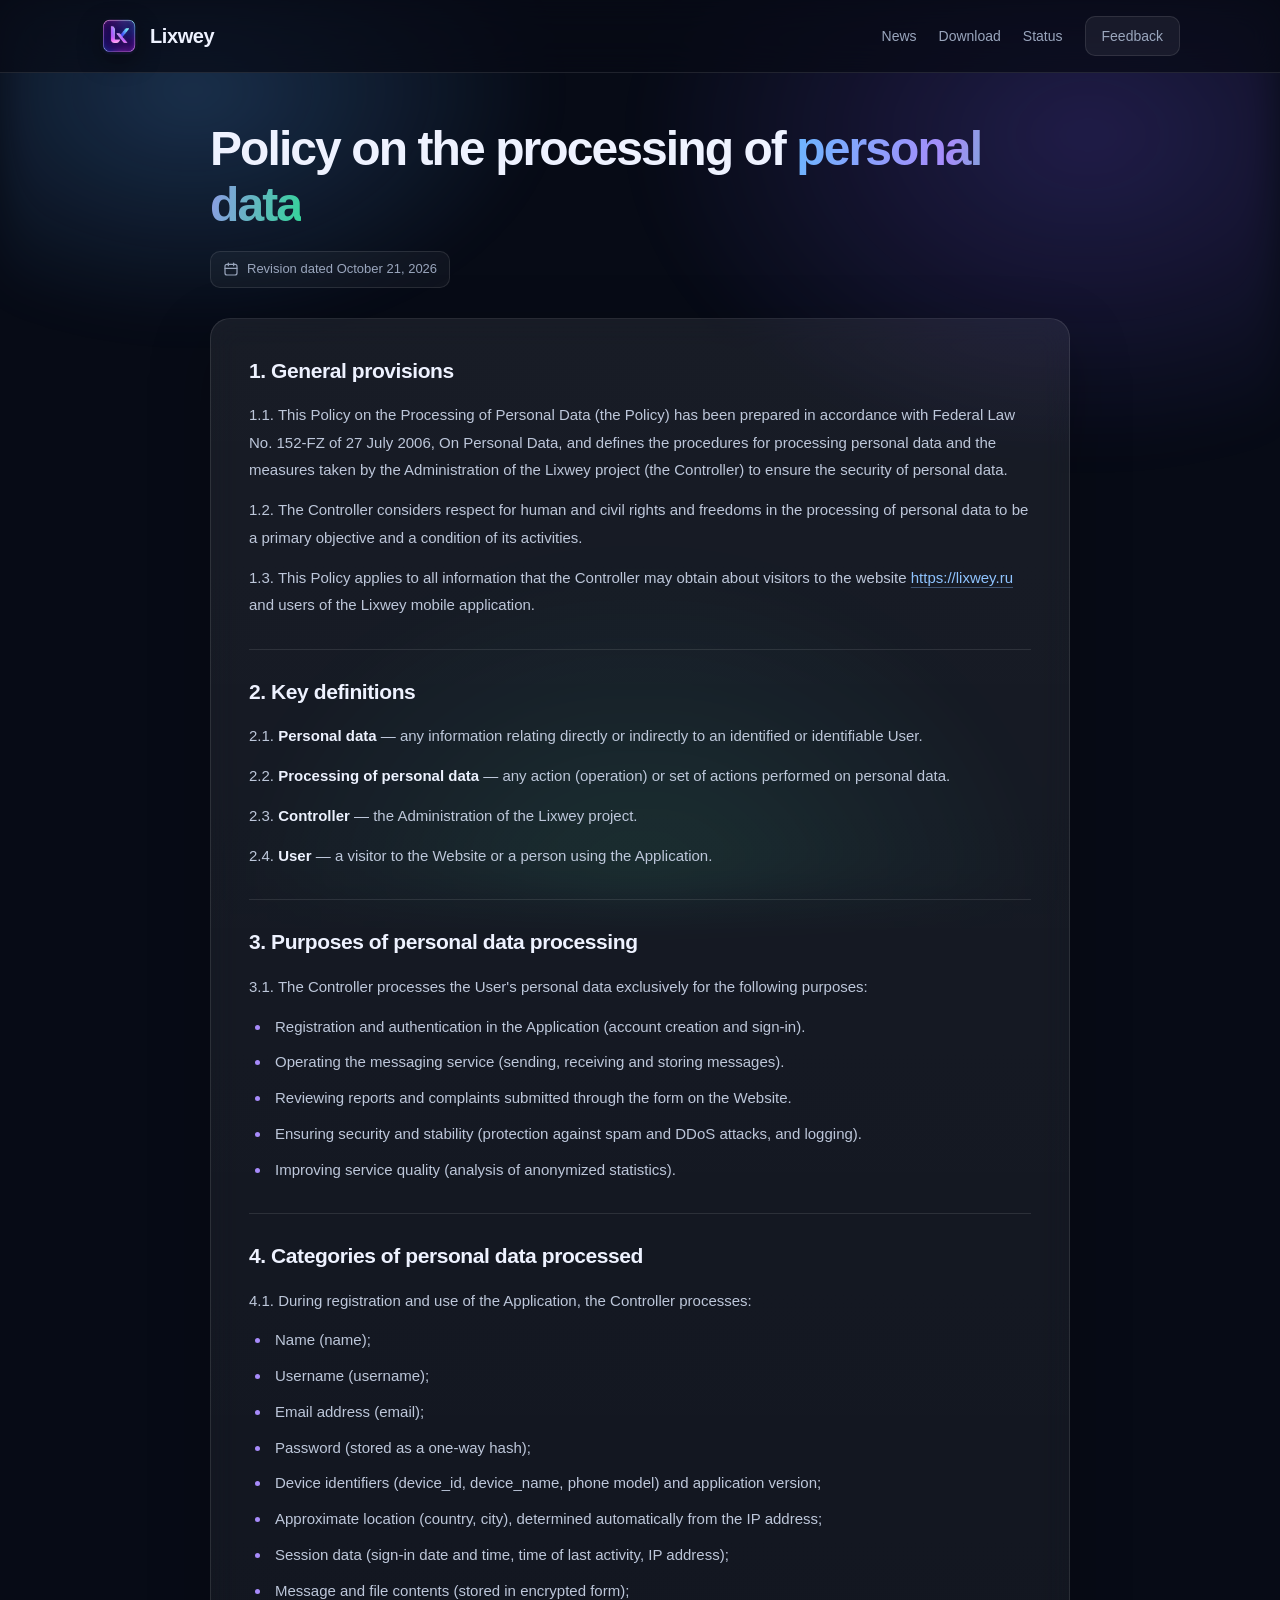
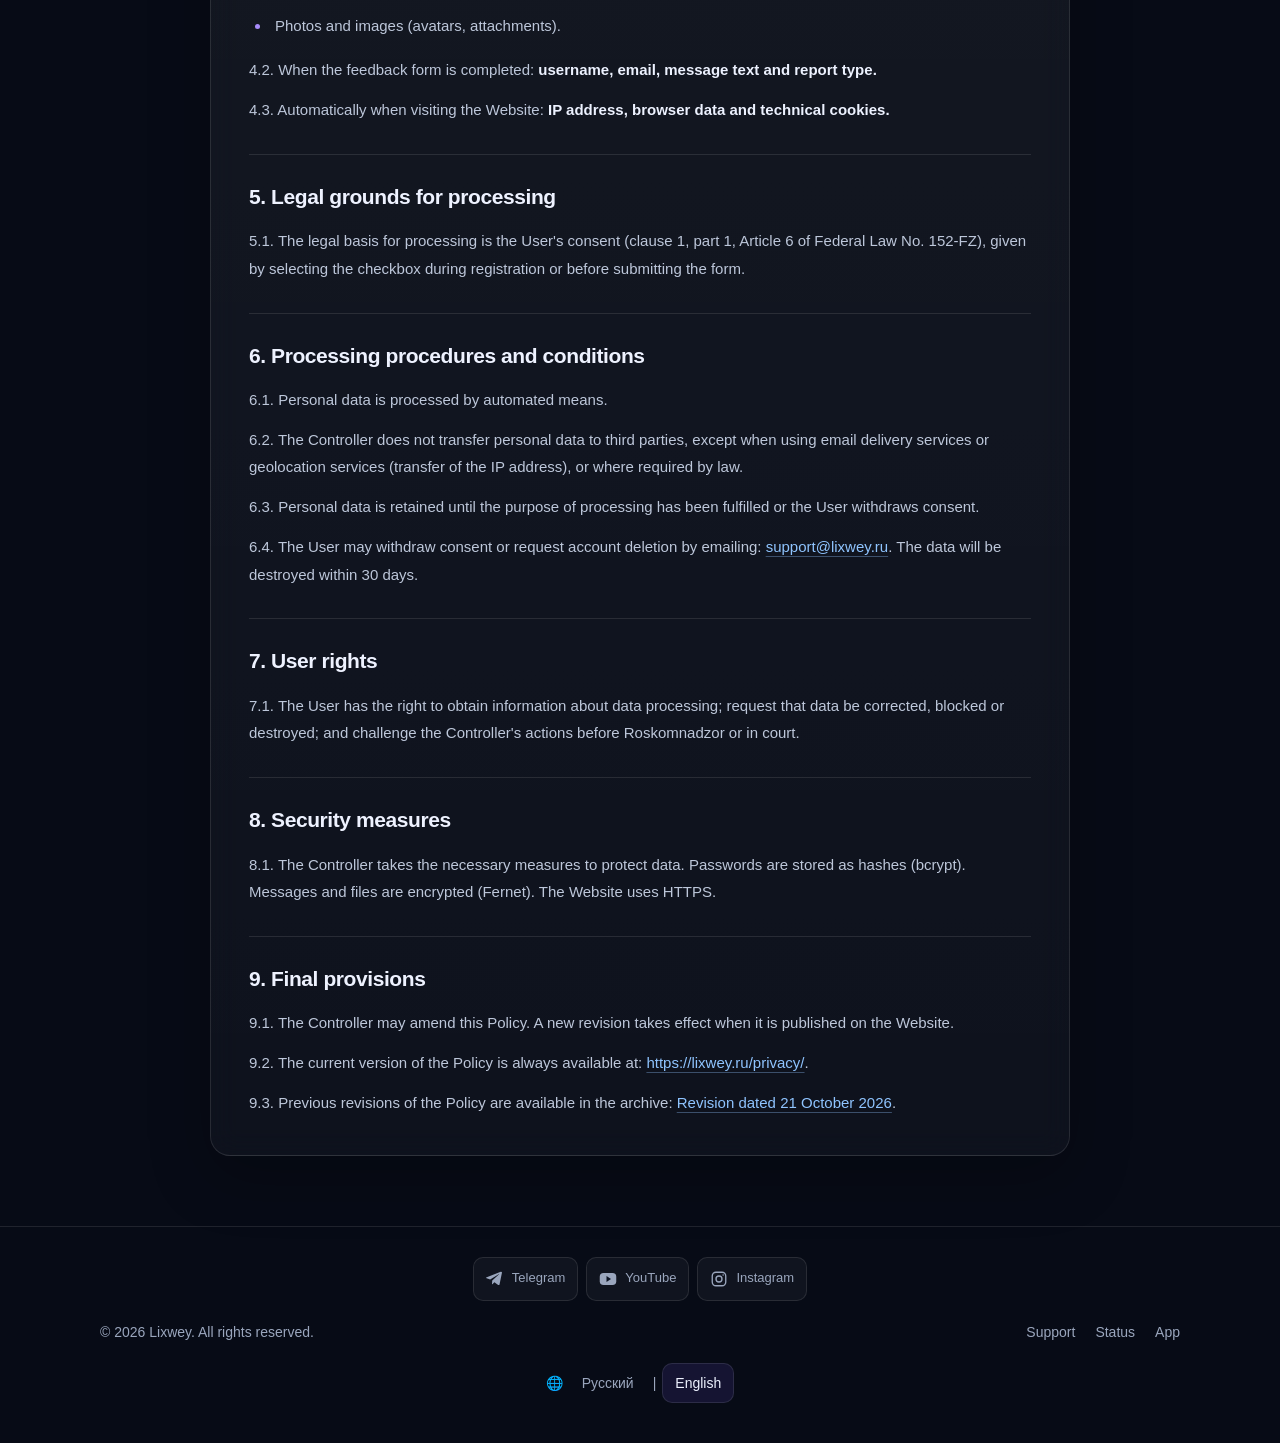
==== commit 265707f0: "Add Russian and English localization" ====
--- a/privacy/index.html
+++ b/privacy/index.html
@@ -2,13 +2,15 @@
 <html lang="ru">
 <head>
   <meta charset="utf-8">
+  <script src="/js/i18n-dictionary.js?v=20261113-5"></script>
+  <script src="/js/i18n.js?v=20261113-5"></script>
   <meta name="viewport" content="width=device-width, initial-scale=1">
   <title>Политика конфиденциальности — Lixwey</title>
   <meta name="description" content="Политика Lixwey в отношении обработки персональных данных.">
   <meta name="theme-color" content="#070b16">
   <link rel="icon" type="image/png" href="../favicon.png">
-  <link rel="stylesheet" href="/css/style.css?v=20261113-4">
-  <script src="/js/mobile-navigation.js?v=20261113-1" defer></script>
+  <link rel="stylesheet" href="/css/style.css?v=20261113-5">
+  <script src="/js/mobile-navigation.js?v=20261113-5" defer></script>
   
   
   <style>
@@ -279,6 +281,12 @@
           <a href="/#download">Приложение</a>
       </div>
     </div>
+    <div class="container footer-language" role="group" aria-label="Язык сайта">
+      <span aria-hidden="true">🌐</span>
+      <button type="button" data-language="ru" lang="ru" aria-label="Переключить на русский" aria-pressed="true" disabled>Русский</button>
+      <span aria-hidden="true">|</span>
+      <button type="button" data-language="en" lang="en" aria-label="Переключить на английский" aria-pressed="false" disabled>English</button>
+    </div>
   </footer>
 
   <script src="../policy-config.js"></script>
@@ -289,9 +297,14 @@
     if (revisionElement && window.LIXWEY_POLICY) {
         const revision = window.LIXWEY_POLICY.revisionDate;
 
-        revisionElement.textContent = revision;
-
         const [day, month, year] = revision.split(".");
+
+        const renderRevision = () => {
+          revisionElement.textContent = window.LixweyI18n.language === 'ru' ? revision
+            : new Intl.DateTimeFormat(window.LixweyI18n.locale, { day: 'numeric', month: 'long', year: 'numeric', timeZone: 'UTC' }).format(new Date(`${year}-${month}-${day}T00:00:00Z`));
+        };
+        renderRevision();
+        window.addEventListener('lixwey:languagechange', renderRevision);
 
         revisionElement.setAttribute(
             "datetime",
--- a/css/style.css
+++ b/css/style.css
@@ -201,16 +201,22 @@
   flex-wrap: wrap;
   align-items: center;
   gap: 12px 20px;
-  margin-top: 0;
-  margin-bottom: 20px;
-}
-.footer-socials-title { color: var(--muted); font-size: 13px; font-weight: 600; }
-.footer-social-links { display: flex; flex-wrap: wrap; gap: 8px; }
+  justify-content: center;
+  margin: 0 auto 20px;
+}
+.footer-social-links { display: flex; flex-wrap: wrap; justify-content: center; gap: 8px; }
 .footer-social-link { display: inline-flex; align-items: center; justify-content: center; gap: 8px; min-height: 44px; padding: 8px 12px; border: 1px solid var(--border); border-radius: 10px; background: rgba(255,255,255,.04); color: var(--muted); text-decoration: none; font-size: 13px; transition: background .2s ease, border-color .2s ease, color .2s ease; }
 .footer-social-link svg { flex: 0 0 auto; width: 18px; height: 18px; }
 .footer-social-link:hover { color: var(--text); border-color: rgba(124,92,255,.35); background: rgba(124,92,255,.1); }
 .footer-social-link:focus-visible { outline: 2px solid var(--accent); outline-offset: 3px; }
 @media (prefers-reduced-motion: reduce) { .footer-social-link { transition: none; } }
+
+.footer-language { display: flex; flex-wrap: wrap; align-items: center; justify-content: center; gap: 6px; margin-top: 20px; }
+.footer-language button { min-height: 40px; padding: 7px 12px; border: 1px solid transparent; border-radius: 10px; background: transparent; color: var(--muted); font: inherit; cursor: pointer; }
+.footer-language button[aria-pressed="true"] { color: var(--text); border-color: var(--border); background: rgba(124,92,255,.12); }
+.footer-language button:hover { color: var(--text); background: rgba(255,255,255,.06); }
+.footer-language button:focus-visible { outline: 2px solid var(--accent); outline-offset: 3px; }
+.footer-language button:disabled { cursor: default; }
 
 @media (max-width: 600px) {
   .container { width: calc(100% - 28px); }
